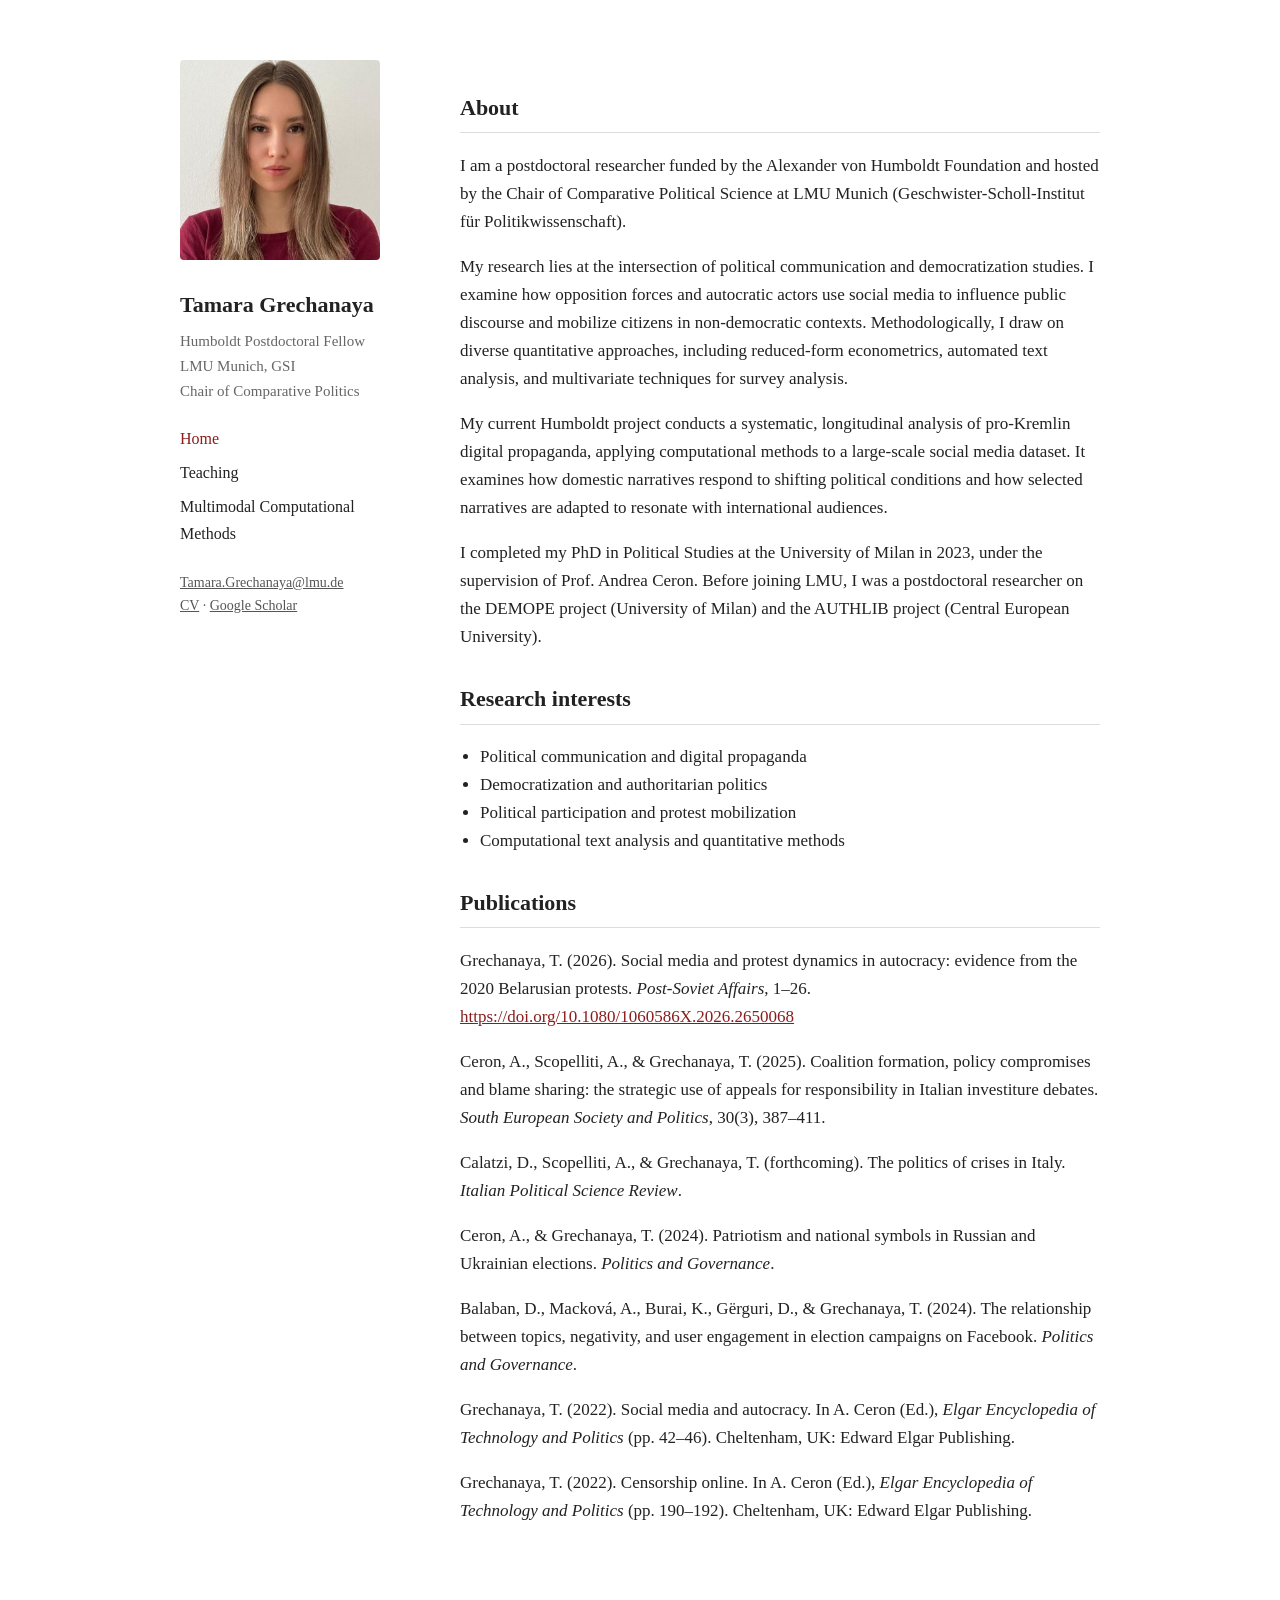
==== index.html @ 12d3fcab "Add files via upload" ====
<!DOCTYPE html>
<html lang="en">
<head>
<meta charset="UTF-8">
<meta name="viewport" content="width=device-width, initial-scale=1.0">
<title>Tamara Grechanaya</title>
<link rel="stylesheet" href="style.css">
</head>
<body>
<div class="layout">
  <aside class="sidebar">
    <img src="photo.jpg" alt="Tamara Grechanaya">
    <h1>Tamara Grechanaya</h1>
    <div class="role">Humboldt Postdoctoral Fellow<br>LMU Munich, GSI<br>Chair of Comparative Politics</div>
    <nav>
      <a href="index.html" class="active">Home</a>
      <a href="teaching.html">Teaching</a>
      <a href="course.html">Multimodal Computational Methods</a>
    </nav>
    <div class="contact">
      <a href="mailto:Tamara.Grechanaya@lmu.de">Tamara.Grechanaya@lmu.de</a><br>
      <a href="#">CV</a> · <a href="#">Google Scholar</a>
    </div>
  </aside>
  <main>
    <h2>About</h2>
    <p>I am a postdoctoral researcher funded by the Alexander von Humboldt Foundation and hosted by the Chair of Comparative Political Science at LMU Munich (Geschwister-Scholl-Institut für Politikwissenschaft).</p>
    <p>My research lies at the intersection of political communication and democratization studies. I examine how opposition forces and autocratic actors use social media to influence public discourse and mobilize citizens in non-democratic contexts. Methodologically, I draw on diverse quantitative approaches, including reduced-form econometrics, automated text analysis, and multivariate techniques for survey analysis.</p>
    <p>My current Humboldt project conducts a systematic, longitudinal analysis of pro-Kremlin digital propaganda, applying computational methods to a large-scale social media dataset. It examines how domestic narratives respond to shifting political conditions and how selected narratives are adapted to resonate with international audiences.</p>
    <p>I completed my PhD in Political Studies at the University of Milan in 2023, under the supervision of Prof. Andrea Ceron. Before joining LMU, I was a postdoctoral researcher on the DEMOPE project (University of Milan) and the AUTHLIB project (Central European University).</p>

    <h2>Research interests</h2>
    <ul class="clean">
      <li>Political communication and digital propaganda</li>
      <li>Democratization and authoritarian politics</li>
      <li>Political participation and protest mobilization</li>
      <li>Computational text analysis and quantitative methods</li>
    </ul>

    <h2>Publications</h2>
    <p>Grechanaya, T. (2026). Social media and protest dynamics in autocracy: evidence from the 2020 Belarusian protests. <em>Post-Soviet Affairs</em>, 1–26. <a href="https://doi.org/10.1080/1060586X.2026.2650068">https://doi.org/10.1080/1060586X.2026.2650068</a></p>

    <p>Ceron, A., Scopelliti, A., &amp; Grechanaya, T. (2025). Coalition formation, policy compromises and blame sharing: the strategic use of appeals for responsibility in Italian investiture debates. <em>South European Society and Politics</em>, 30(3), 387–411.</p>

    <p>Calatzi, D., Scopelliti, A., &amp; Grechanaya, T. (forthcoming). The politics of crises in Italy. <em>Italian Political Science Review</em>.</p>

    <p>Ceron, A., &amp; Grechanaya, T. (2024). Patriotism and national symbols in Russian and Ukrainian elections. <em>Politics and Governance</em>.</p>

    <p>Balaban, D., Macková, A., Burai, K., Gërguri, D., &amp; Grechanaya, T. (2024). The relationship between topics, negativity, and user engagement in election campaigns on Facebook. <em>Politics and Governance</em>.</p>

    <p>Grechanaya, T. (2022). Social media and autocracy. In A. Ceron (Ed.), <em>Elgar Encyclopedia of Technology and Politics</em> (pp. 42–46). Cheltenham, UK: Edward Elgar Publishing.</p>

    <p>Grechanaya, T. (2022). Censorship online. In A. Ceron (Ed.), <em>Elgar Encyclopedia of Technology and Politics</em> (pp. 190–192). Cheltenham, UK: Edward Elgar Publishing.</p>
  </main>
</div>
</body>
</html>
---- style.css ----
* { box-sizing: border-box; }
body {
  font-family: Georgia, "Times New Roman", serif;
  max-width: 980px;
  margin: 60px auto;
  padding: 0 30px;
  color: #222;
  line-height: 1.65;
  font-size: 17px;
}
.layout { display: flex; gap: 50px; align-items: flex-start; }
.sidebar { flex: 0 0 230px; position: sticky; top: 40px; }
.sidebar img {
  width: 200px; height: 200px; object-fit: cover;
  border-radius: 4px; margin-bottom: 18px;
}
.sidebar h1 { font-size: 22px; margin: 0 0 6px; }
.sidebar .role { color: #666; font-size: 15px; margin-bottom: 18px; }
.sidebar nav a {
  display: block; color: #222; text-decoration: none;
  padding: 4px 0; font-size: 16px;
}
.sidebar nav a:hover, .sidebar nav a.active { color: #8a1c1c; }
.sidebar .contact { margin-top: 20px; font-size: 14px; color: #555; }
.sidebar .contact a { color: #555; }
main { flex: 1; min-width: 0; }
main h2 { font-size: 22px; margin-top: 30px; border-bottom: 1px solid #ddd; padding-bottom: 6px; }
main h3 { font-size: 18px; margin-top: 24px; }
main a { color: #8a1c1c; }
.course { margin-bottom: 22px; }
.course .meta { color: #777; font-size: 14px; }
ul.clean { padding-left: 20px; }
@media (max-width: 720px) {
  .layout { flex-direction: column; }
  .sidebar { position: static; flex: 1; }
}
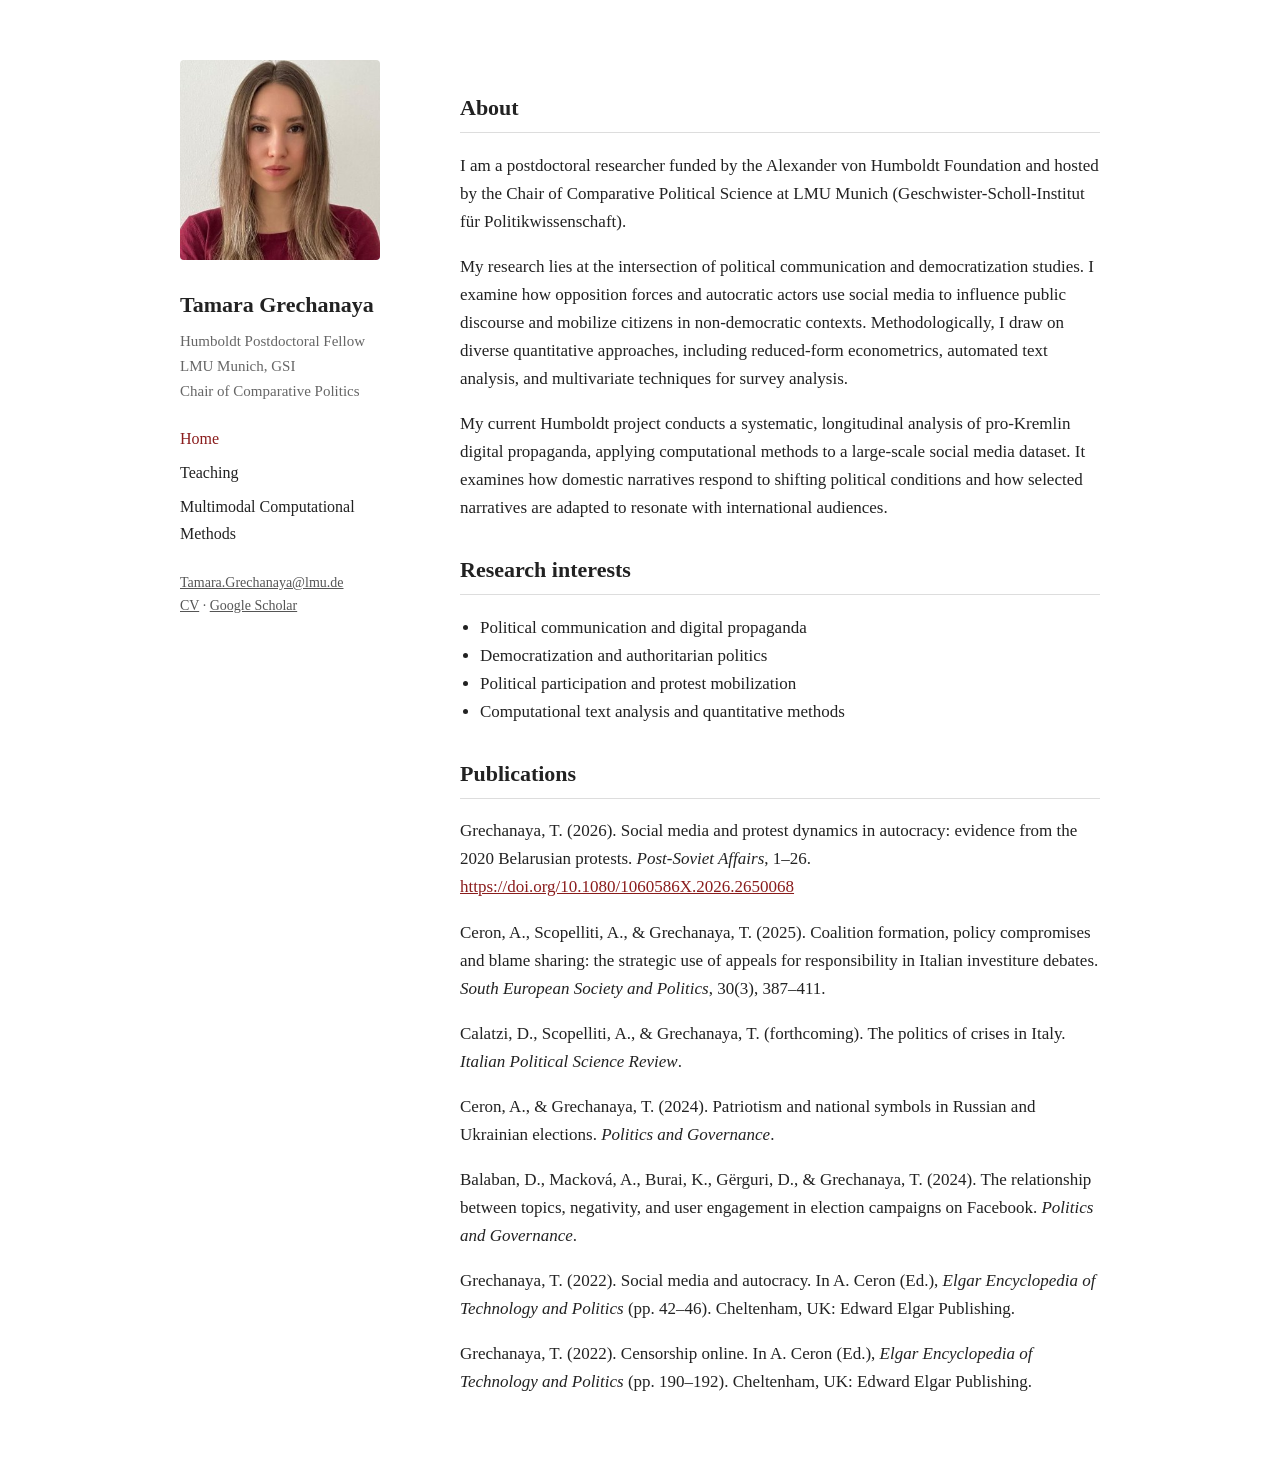
==== commit c1287121: "Update index.html" ====
--- a/index.html
+++ b/index.html
@@ -27,7 +27,7 @@
     <p>I am a postdoctoral researcher funded by the Alexander von Humboldt Foundation and hosted by the Chair of Comparative Political Science at LMU Munich (Geschwister-Scholl-Institut für Politikwissenschaft).</p>
     <p>My research lies at the intersection of political communication and democratization studies. I examine how opposition forces and autocratic actors use social media to influence public discourse and mobilize citizens in non-democratic contexts. Methodologically, I draw on diverse quantitative approaches, including reduced-form econometrics, automated text analysis, and multivariate techniques for survey analysis.</p>
     <p>My current Humboldt project conducts a systematic, longitudinal analysis of pro-Kremlin digital propaganda, applying computational methods to a large-scale social media dataset. It examines how domestic narratives respond to shifting political conditions and how selected narratives are adapted to resonate with international audiences.</p>
-    <p>I completed my PhD in Political Studies at the University of Milan in 2023, under the supervision of Prof. Andrea Ceron. Before joining LMU, I was a postdoctoral researcher on the DEMOPE project (University of Milan) and the AUTHLIB project (Central European University).</p>
+   
 
     <h2>Research interests</h2>
     <ul class="clean">
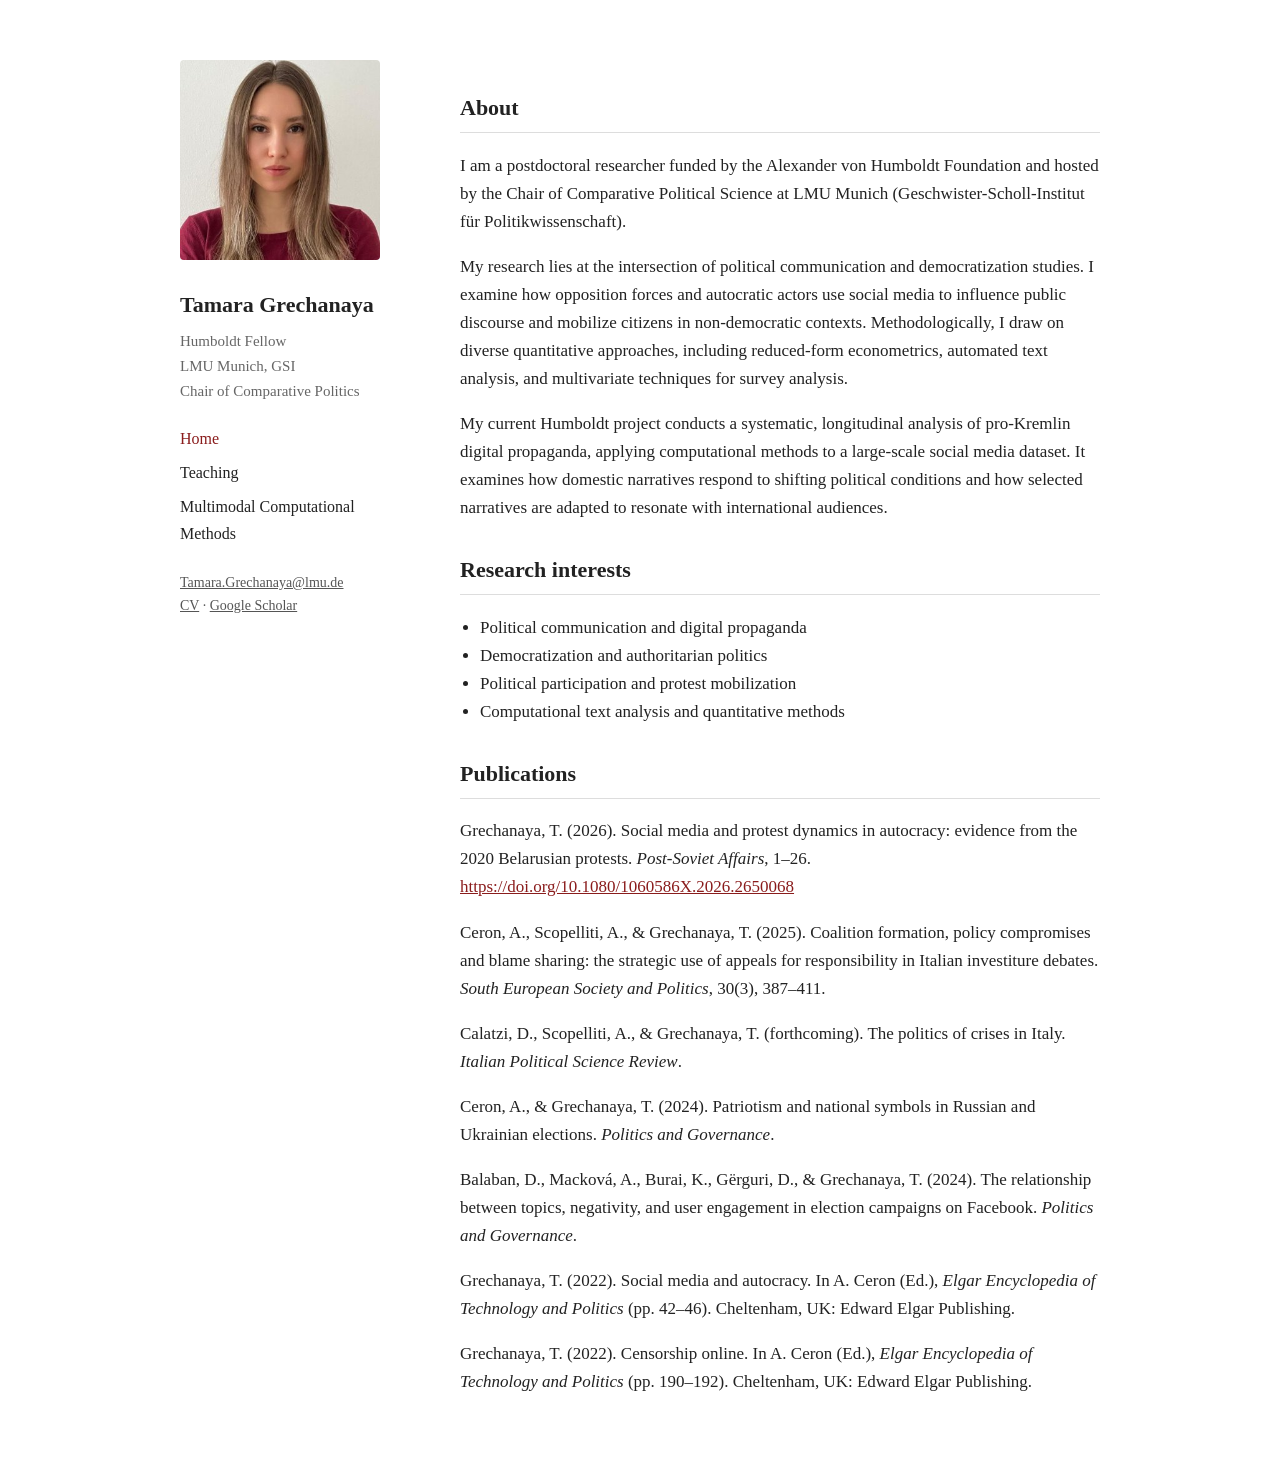
==== commit 40cee641: "Update index.html" ====
--- a/index.html
+++ b/index.html
@@ -11,7 +11,7 @@
   <aside class="sidebar">
     <img src="photo.jpg" alt="Tamara Grechanaya">
     <h1>Tamara Grechanaya</h1>
-    <div class="role">Humboldt Postdoctoral Fellow<br>LMU Munich, GSI<br>Chair of Comparative Politics</div>
+    <div class="role">Humboldt Fellow<br>LMU Munich, GSI<br>Chair of Comparative Politics</div>
     <nav>
       <a href="index.html" class="active">Home</a>
       <a href="teaching.html">Teaching</a>
@@ -19,7 +19,7 @@
     </nav>
     <div class="contact">
       <a href="mailto:Tamara.Grechanaya@lmu.de">Tamara.Grechanaya@lmu.de</a><br>
-      <a href="#">CV</a> · <a href="#">Google Scholar</a>
+      <a href="#">CV</a> · <a href="https://scholar.google.com/citations?hl=en&user=t4iACxoAAAAJ&view_op=list_works&gmla=AEk_c1uaNr3w661FtPEBllyBbUGWSD4Y8Mllewewvvtqc-W9S42h43Dw89Okjc7WvMfmTWoqMeR9dD3U6WmqW9fS0R0fU7BT8672Cg">Google Scholar</a>
     </div>
   </aside>
   <main>
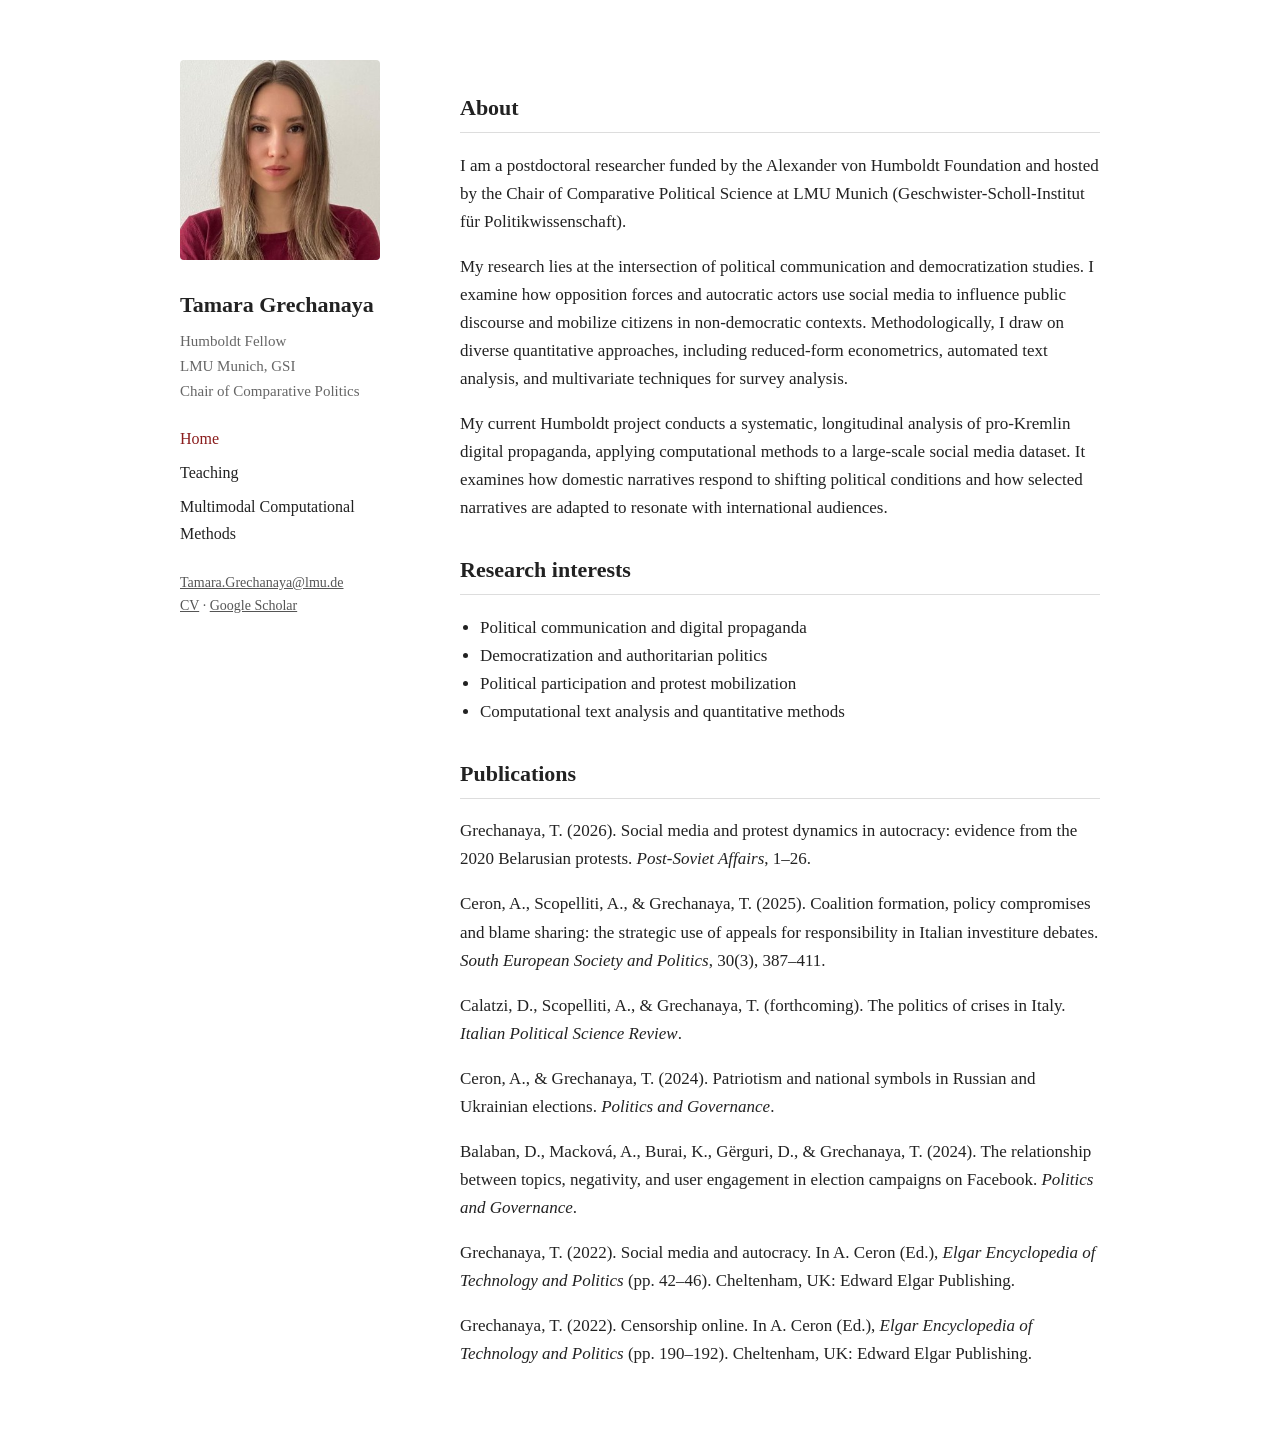
==== commit e07506ba: "Update index.html" ====
--- a/index.html
+++ b/index.html
@@ -38,7 +38,7 @@
     </ul>
 
     <h2>Publications</h2>
-    <p>Grechanaya, T. (2026). Social media and protest dynamics in autocracy: evidence from the 2020 Belarusian protests. <em>Post-Soviet Affairs</em>, 1–26. <a href="https://doi.org/10.1080/1060586X.2026.2650068">https://doi.org/10.1080/1060586X.2026.2650068</a></p>
+    <p>Grechanaya, T. (2026). Social media and protest dynamics in autocracy: evidence from the 2020 Belarusian protests. <em>Post-Soviet Affairs</em>, 1–26. </p>
 
     <p>Ceron, A., Scopelliti, A., &amp; Grechanaya, T. (2025). Coalition formation, policy compromises and blame sharing: the strategic use of appeals for responsibility in Italian investiture debates. <em>South European Society and Politics</em>, 30(3), 387–411.</p>
 
